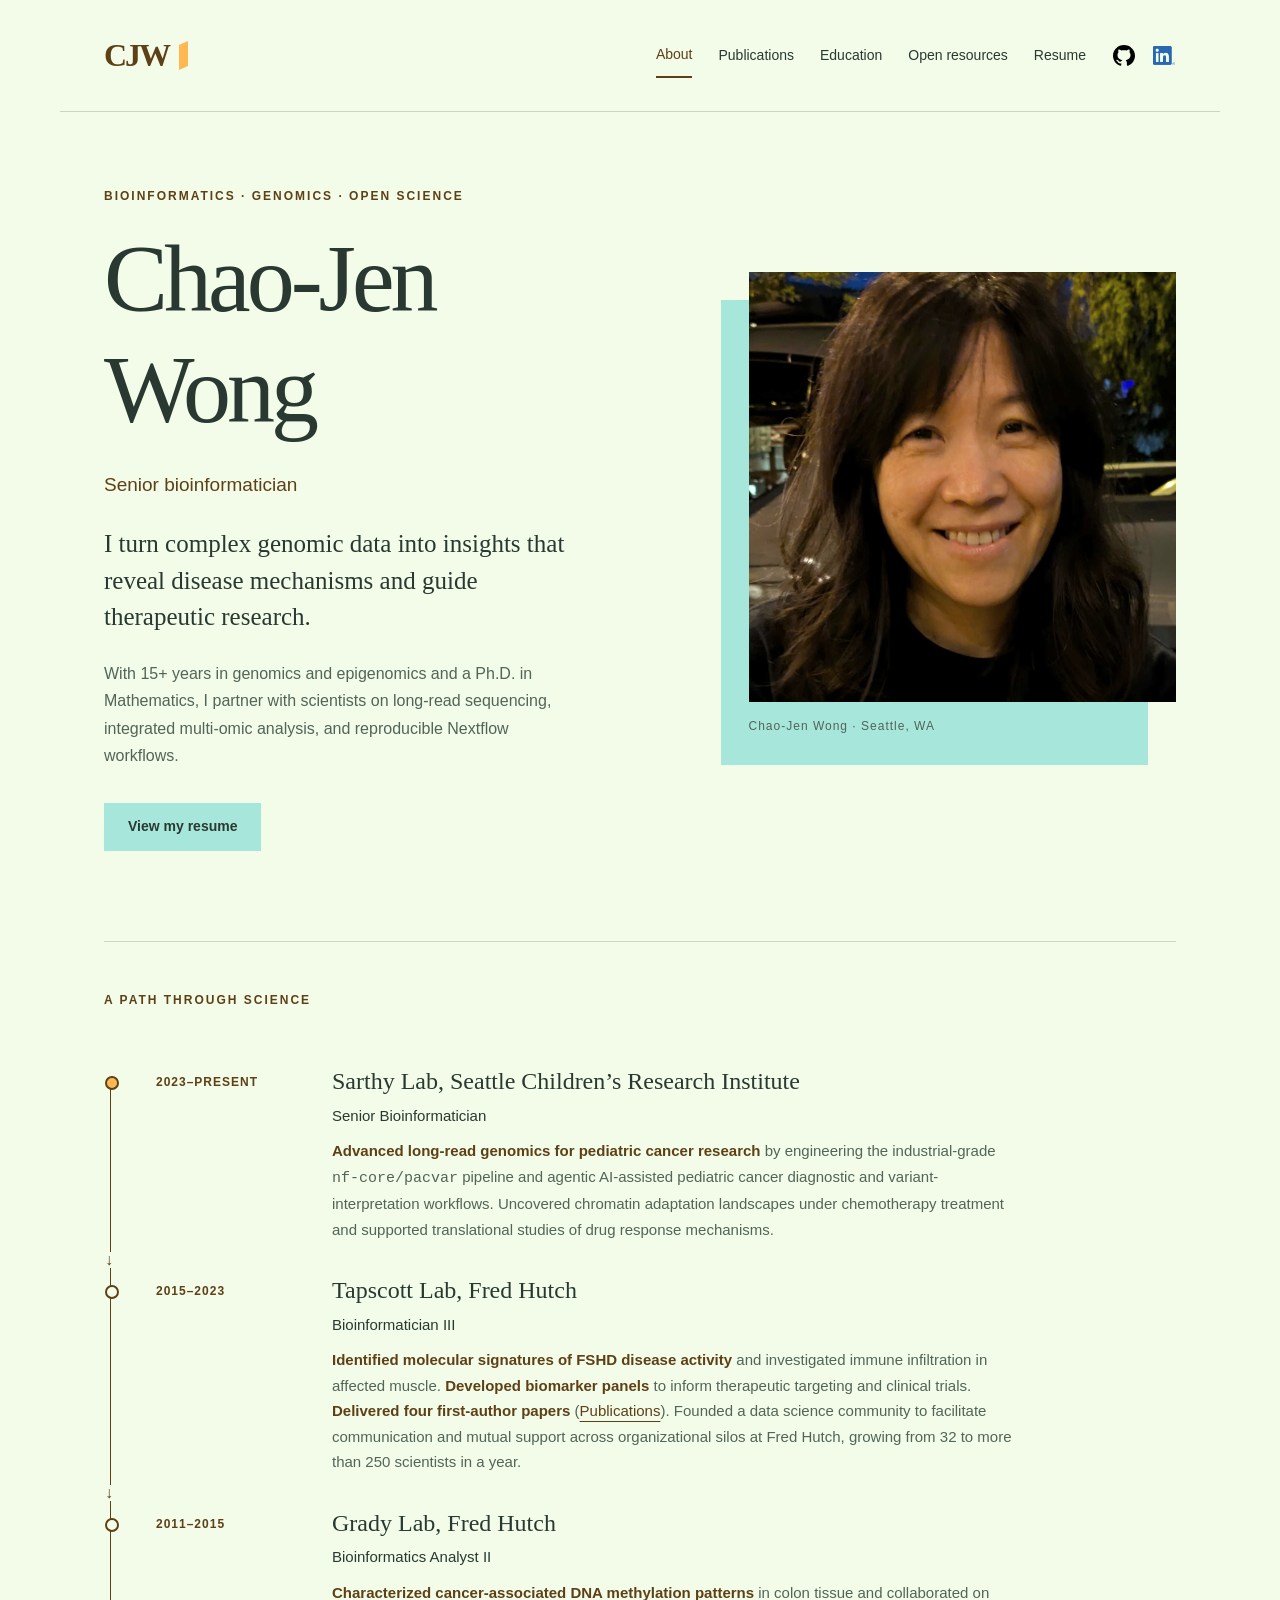
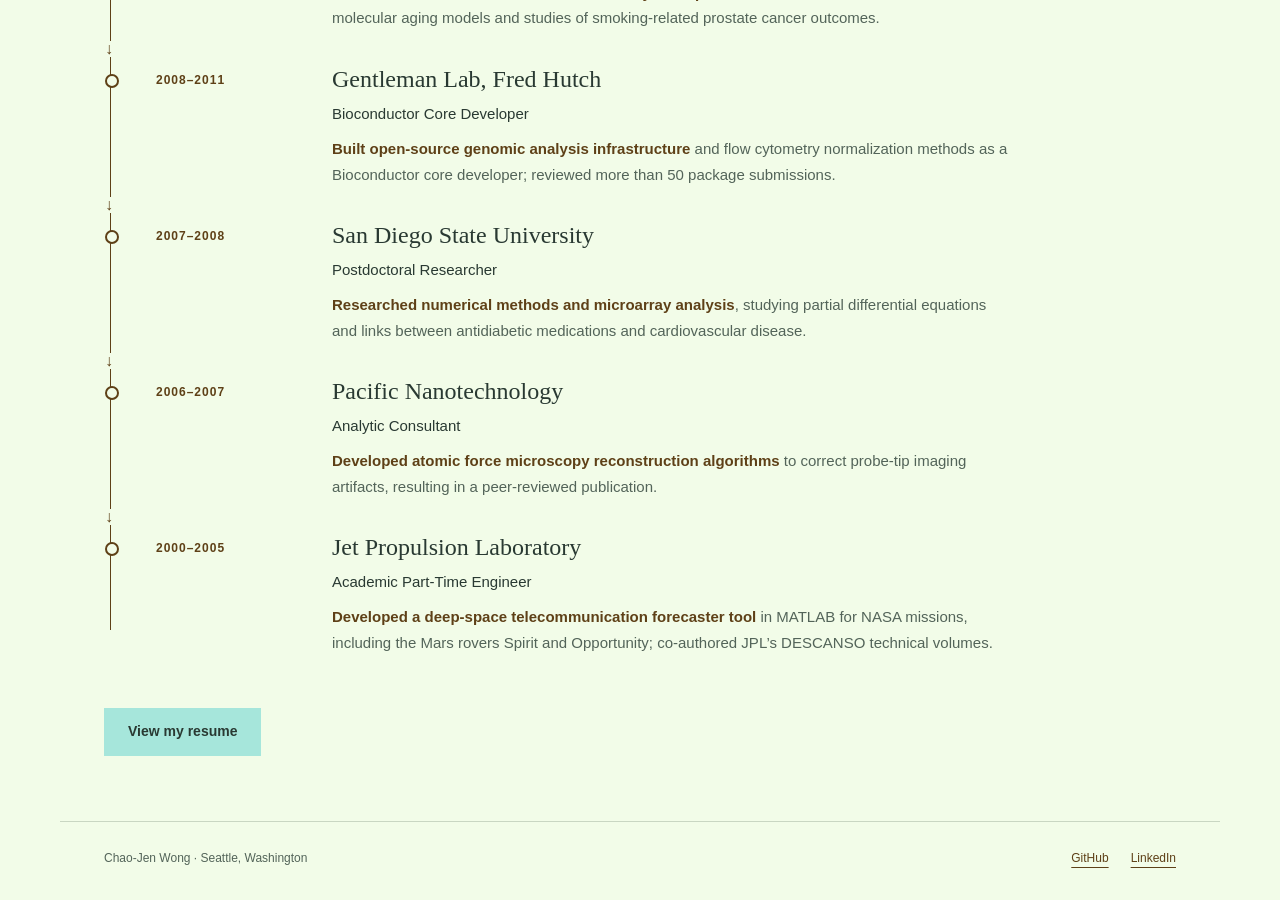
==== index.html @ 61865a01 "update description" ====
<!doctype html>
<html lang="en">
  <head>
    <meta charset="utf-8" />
    <meta name="viewport" content="width=device-width, initial-scale=1" />
    <title>About | Chao-Jen Wong</title>
    <meta
      name="description"
      content="Chao-Jen Wong — senior bioinformatician. Genomics, epigenomics, scientific software, and open-source workflows."
    />
    <link rel="stylesheet" href="assets/site.css" />
    <link rel="icon" href="assets/favicon.svg" type="image/svg+xml" />
  </head>
  <body class="home">
    <a class="skip" href="#main">Skip to content</a>
    <header class="site-header">
      <a class="monogram" href="index.html" aria-label="CJW — home"
        >CJW<span></span
      ></a>
      <nav aria-label="Main navigation">
        <a href="index.html" aria-current="page">About</a>
        <a href="publications.html">Publications</a>
        <a href="education.html">Education</a>
        <a href="open-resources.html">Open resources</a>
        <a href="cjw-resume-bioinfo-2026.html" target="_blank" rel="noopener noreferrer">Resume</a>
        <span class="nav-socials">
          <a class="social-link" href="https://github.com/chaochaowong" target="_blank" rel="noopener noreferrer" aria-label="GitHub profile" title="GitHub">
            <img src="assets/github.svg" width="22" height="22" alt="" />
          </a>
          <a class="social-link" href="https://www.linkedin.com/in/chao-jen-wong/" target="_blank" rel="noopener noreferrer" aria-label="LinkedIn profile" title="LinkedIn">
            <img src="assets/linkedin.png" width="22" height="22" alt="" />
          </a>
        </span>
      </nav>
    </header>
    <main id="main">
      <section class="hero">
        <div class="hero-copy">
          <p class="eyebrow">BIOINFORMATICS · GENOMICS · OPEN SCIENCE</p>
          <h1>Chao-Jen<br />Wong<span class="period"></span></h1>
          <p class="role">Senior bioinformatician</p>
          <p class="intro">
            I turn complex genomic data into insights that reveal disease
            mechanisms and guide therapeutic research.
          </p>
          <p>
            With 15+ years in genomics and epigenomics and a Ph.D. in
            Mathematics, I partner with scientists on long-read sequencing,
            integrated multi-omic analysis, and reproducible Nextflow workflows.
          </p>
          <a class="button" href="cjw-resume-bioinfo-2026.html"
             target="_blank" rel="noopener noreferrer">View my resume</a
          >
        </div>
        <figure class="portrait">
          <img
            src="assets/cjwong.jpg"
            alt="Chao-Jen Wong"
            width="600"
            height="750"
          />
          <figcaption>Chao-Jen Wong · Seattle, WA</figcaption>
        </figure>
      </section>
      <section class="career">
        <div class="section-heading">
          <div>
            <p class="eyebrow">A PATH THROUGH SCIENCE</p>
          </div>
        </div>
        <ol
          class="timeline"
          aria-label="Career flowchart, most recent position first"
        >
          <li class="current">
            <span class="date">2023–PRESENT</span>
            <h3>Sarthy Lab, Seattle Children’s Research Institute</h3>
            <p>Senior Bioinformatician</p>
            <span class="detail"
              ><strong
                >Advanced long-read genomics for pediatric cancer
                research</strong
              >
              by engineering the industrial-grade <code>nf-core/pacvar</code>
              pipeline and agentic AI-assisted pediatric cancer diagnostic and
              variant-interpretation workflows. Uncovered chromatin adaptation
              landscapes under
              chemotherapy treatment and supported translational studies of drug
              response mechanisms.</span
            >
          </li>
          <li>
            <span class="date">2015–2023</span>
            <h3>Tapscott Lab, Fred Hutch</h3>
            <p>Bioinformatician III</p>
            <span class="detail"
              ><strong
                >Identified molecular signatures of FSHD disease
                activity</strong
              >
              and investigated immune infiltration in affected muscle.
              <strong>Developed biomarker panels</strong> to inform therapeutic
              targeting and clinical trials.
              <strong>Delivered four first-author papers</strong>
              (<a href="publications.html">Publications</a>). Founded a data science community to facilitate communication and
              mutual support across organizational silos at Fred Hutch, growing
              from 32 to more than 250 scientists in a year.</span
            >
          </li>
          <li>
            <span class="date">2011–2015</span>
            <h3>Grady Lab, Fred Hutch</h3>
            <p>Bioinformatics Analyst II</p>
            <span class="detail"
              ><strong
                >Characterized cancer-associated DNA methylation
                patterns</strong
              >
              in colon tissue and collaborated on molecular aging models and
              studies of smoking-related prostate cancer outcomes.</span
            >
          </li>
          <li>
            <span class="date">2008–2011</span>
            <h3>Gentleman Lab, Fred Hutch</h3>
            <p>Bioconductor Core Developer</p>
            <span class="detail"
              ><strong
                >Built open-source genomic analysis infrastructure</strong
              >
              and flow cytometry normalization methods as a Bioconductor core
              developer; reviewed more than 50 package submissions.</span
            >
          </li>
          <li>
            <span class="date">2007–2008</span>
            <h3>San Diego State University</h3>
            <p>Postdoctoral Researcher</p>
            <span class="detail"
              ><strong
                >Researched numerical methods and microarray analysis</strong
              >, studying partial differential equations and links between
              antidiabetic medications and cardiovascular disease.</span
            >
          </li>
          <li>
            <span class="date">2006–2007</span>
            <h3>Pacific Nanotechnology</h3>
            <p>Analytic Consultant</p>
            <span class="detail"
              ><strong
                >Developed atomic force microscopy reconstruction
                algorithms</strong
              >
              to correct probe-tip imaging artifacts, resulting in a
              peer-reviewed publication.</span
            >
          </li>
          <li>
            <span class="date">2000–2005</span>
            <h3>Jet Propulsion Laboratory</h3>
            <p>Academic Part-Time Engineer</p>
            <span class="detail"
              ><strong>Developed a deep-space telecommunication forecaster tool</strong> in MATLAB
              for NASA missions, including the Mars rovers Spirit and
              Opportunity; co-authored JPL’s DESCANSO technical volumes.</span
            >
          </li>
        </ol>
        <div class="career-links">
          <a class="button" href="cjw-resume-bioinfo-2026.html" target="_blank" rel="noopener noreferrer">View my resume</a>
        </div>
      </section>
    </main>
    <footer>
      <span>Chao-Jen Wong · Seattle, Washington</span>
      <div>
        <a href="https://github.com/chaochaowong" target="_blank" rel="noopener noreferrer">GitHub</a
        ><a href="https://www.linkedin.com/in/chao-jen-wong/" target="_blank" rel="noopener noreferrer">LinkedIn</a>
      </div>
    </footer>
  </body>
</html>
---- assets/site.css ----
/* Screen approximations of the supplied CMYK palette; pale king’s blue assumes K=0. */
:root {
  --umber: #5e4017;
  --blue: #a6e6db;
  --pale: #f2fce8;
  --yellow: #ffb852;
  --ink: #293932;
  --muted: #536459;
  --line: #c9d6c2;
  --paper: #fcfdf8;
  --serif: Georgia, "Times New Roman", serif;
}
* {
  box-sizing: border-box;
}
html {
  scroll-behavior: smooth;
}
body {
  margin: 0;
  background: var(--pale);
  color: var(--ink);
  font:
    16px/1.7 -apple-system,
    BlinkMacSystemFont,
    "Segoe UI",
    sans-serif;
}
a {
  color: var(--umber);
  text-underline-offset: 5px;
}
a:hover {
  text-decoration-thickness: 2px;
}
a:focus-visible {
  outline: 3px solid var(--umber);
  outline-offset: 5px;
}
.site-header,
main,
footer {
  max-width: 1160px;
  margin: auto;
  padding-left: 44px;
  padding-right: 44px;
}
.site-header {
  min-height: 112px;
  display: flex;
  align-items: center;
  justify-content: space-between;
  gap: 32px;
  border-bottom: 1px solid var(--line);
}
.monogram {
  font: 700 32px var(--serif);
  letter-spacing: -2px;
  text-decoration: none;
  display: flex;
  align-items: center;
  gap: 10px;
}
.monogram span {
  width: 9px;
  height: 25px;
  background: var(--yellow);
  transform: skewY(-25deg);
}
nav {
  display: flex;
  align-items: center;
  flex-wrap: wrap;
  gap: 26px;
}
nav a {
  font-size: 14px;
  text-decoration: none;
  padding: 10px 0;
  color: var(--ink);
}
.nav-socials {
  display: inline-flex;
  align-items: center;
  gap: 16px;
}
nav .social-link {
  display: inline-flex;
  align-items: center;
  justify-content: center;
  min-width: 24px;
  min-height: 44px;
}
.social-link img {
  display: block;
  width: 22px;
  height: 22px;
  object-fit: contain;
}
nav a[aria-current] {
  border-bottom: 2px solid var(--umber);
  color: var(--umber);
}
.skip {
  position: absolute;
  left: 10px;
  top: -100px;
  background: white;
  padding: 10px;
  z-index: 10;
}
.skip:focus {
  top: 10px;
}
.hero {
  display: grid;
  grid-template-columns: 1.2fr 1fr;
  gap: 70px;
  align-items: center;
  padding: 74px 0 90px;
}
.eyebrow {
  font-size: 12px;
  font-weight: 700;
  letter-spacing: 2px;
  color: var(--umber);
  margin: 0 0 18px;
}
h1,
h2,
h3 {
  font-family: var(--serif);
  font-weight: 400;
  line-height: 1.15;
}
h1 {
  font-size: clamp(52px, 7.8vw, 92px);
  letter-spacing: -4px;
  margin: 0 0 24px;
}
.period {
  color: var(--umber);
}
.role {
  font-size: 19px;
  color: var(--umber);
  margin: 0 0 24px;
}
.intro {
  font: 25px/1.45 var(--serif);
  max-width: 490px;
}
.hero-copy > p:not(.eyebrow):not(.role):not(.intro) {
  max-width: 470px;
  color: var(--muted);
}
.button {
  display: inline-block;
  margin-top: 18px;
  background: var(--umber);
  color: var(--pale);
  padding: 12px 24px;
  text-decoration: none;
  font-size: 14px;
}
.button:hover {
  background: #493110;
}
.portrait {
  position: relative;
  margin: 0;
  padding: 0 0 28px 28px;
}
.portrait:before {
  content: "";
  position: absolute;
  inset: 28px 28px 0 0;
  background: var(--blue);
  z-index: -1;
}
.portrait img {
  display: block;
  width: 100%;
  height: 430px;
  object-fit: cover;
  object-position: center 35%;
  filter: saturate(0.85);
}
.portrait figcaption {
  font-size: 12px;
  margin: 14px 0 0;
  color: var(--muted);
  letter-spacing: 1px;
}
.section-heading {
  display: flex;
  justify-content: space-between;
  align-items: end;
  gap: 24px;
  margin-bottom: 40px;
}
.section-heading h2 {
  font-size: 39px;
  margin: 0;
}
.section-heading > p {
  font-size: 14px;
  color: var(--muted);
}
.career {
  border-top: 1px solid var(--line);
  padding: 48px 0 65px;
}
.timeline {
  padding: 0 0 0 28px;
  margin: 0;
  list-style: none;
  position: relative;
}
.timeline:before {
  content: "";
  position: absolute;
  left: 6px;
  top: 12px;
  bottom: 60px;
  width: 1px;
  background: var(--umber);
}
.timeline li {
  position: relative;
  display: grid;
  grid-template-columns: 150px 1fr;
  column-gap: 26px;
  padding: 0 0 35px 24px;
}
.timeline li:before {
  content: "";
  position: absolute;
  left: -27px;
  top: 8px;
  width: 10px;
  height: 10px;
  border: 2px solid var(--umber);
  border-radius: 50%;
  background: var(--pale);
}
.timeline li:after {
  content: "↓";
  position: absolute;
  left: -27px;
  bottom: 9px;
  color: var(--umber);
  font-size: 16px;
  background: var(--pale);
  line-height: 1;
}
.timeline li:last-child:after {
  display: none;
}
.date {
  font-size: 12px;
  letter-spacing: 1px;
  font-weight: 700;
  color: var(--umber);
}
.timeline .date {
  grid-row: 1/4;
  padding-top: 4px;
}
.timeline h3 {
  font-size: 24px;
  margin: 0 0 7px;
}
.timeline p {
  margin: 0;
  font-size: 15px;
}
.timeline .detail {
  font-size: 15px;
  color: var(--muted);
  margin-top: 10px;
  max-width: 680px;
}
.timeline .detail strong {
  color: var(--umber);
  font-weight: 600;
}
.timeline .current:before {
  background: var(--yellow);
}
.page-intro {
  padding: 64px 0 48px;
  max-width: 800px;
}
.page-intro h1 {
  font-size: clamp(46px, 6vw, 72px);
  letter-spacing: -3px;
}
.lede {
  font: 23px/1.5 var(--serif);
  color: var(--muted);
}
.degree {
  display: grid;
  grid-template-columns: 160px 1fr;
  gap: 28px;
  border-top: 1px solid var(--line);
  padding: 38px 0;
}
.degree h2 {
  font-size: 32px;
  margin: 0 0 14px;
}
.degree p {
  margin: 0;
}
.institution {
  font-weight: 600;
}
dl {
  display: grid;
  grid-template-columns: 145px 1fr;
  gap: 12px;
  margin: 28px 0 0;
}
dt {
  font-size: 14px;
  font-weight: 600;
}
dd {
  margin: 0;
  color: var(--muted);
}
.education-list {
  padding-bottom: 70px;
}
.bioc-note {
  background: var(--blue);
  display: grid;
  grid-template-columns: 150px 1fr;
  gap: 26px;
  padding: 30px;
  margin-bottom: 40px;
}
.bioc-note h2 {
  font-size: 28px;
  margin: 0;
}
.bioc-note p {
  margin-bottom: 0;
}
.resources {
  display: grid;
  grid-template-columns: 1fr 1fr;
  gap: 0 44px;
  padding-bottom: 70px;
}
.resource {
  border-top: 1px solid var(--line);
  padding: 32px 0;
  display: flex;
  gap: 22px;
}
.resource-number {
  font: 16px var(--serif);
  color: var(--umber);
  padding-top: 3px;
}
.resource h2 {
  font-size: 32px;
  margin: 0;
}
.resource .eyebrow {
  margin-bottom: 10px;
}
.resource p:not(.eyebrow) {
  color: var(--muted);
}
.resource a {
  font-size: 14px;
}
.publication-note {
  max-width: 800px;
  color: var(--muted);
  font-size: 14px;
}
.pub-year {
  font-size: 30px;
  margin: 40px 0 20px;
}
.publications {
  list-style: none;
  padding: 0;
}
.publication {
  border-top: 1px solid var(--line);
  padding: 24px 0;
}
.publication.first-author {
  border-left: 4px solid var(--umber);
  padding-left: 22px;
  background: linear-gradient(90deg, #ffb85220, transparent);
}
.publication h3 {
  font: 22px/1.4 var(--serif);
  margin: 8px 0 12px;
}
.publication h3 a {
  color: var(--ink);
  text-decoration: none;
}
.publication h3 a:hover {
  text-decoration: underline;
}
.authors {
  font-size: 14px;
  color: var(--muted);
  margin: 0 0 8px;
}
.journal {
  font-size: 14px;
  margin: 0;
}
.badge {
  display: inline-block;
  background: var(--yellow);
  color: #493110;
  padding: 2px 10px;
  font-size: 12px;
  font-weight: 700;
  letter-spacing: 0.5px;
}
.pub-meta {
  display: flex;
  flex-wrap: wrap;
  gap: 18px;
  margin-top: 10px;
  font-size: 13px;
}
.publications-section {
  padding-bottom: 40px;
}
footer {
  display: flex;
  flex-wrap: wrap;
  justify-content: space-between;
  gap: 20px;
  border-top: 1px solid var(--line);
  padding-top: 26px;
  padding-bottom: 32px;
  font-size: 12px;
  color: var(--muted);
}
footer div {
  display: flex;
  gap: 22px;
}
@media (min-width: 1100px) {
  .hero h1 {
    font-size: 96px;
  }
}
@media (max-width: 760px) {
  .site-header,
  main,
  footer {
    padding-left: 24px;
    padding-right: 24px;
  }
  .site-header {
    padding-top: 22px;
    padding-bottom: 16px;
    align-items: start;
    flex-direction: column;
    gap: 8px;
  }
  nav {
    gap: 18px;
  }
  nav a {
    font-size: 13px;
  }
  .hero {
    grid-template-columns: 1fr;
    gap: 40px;
    padding-top: 40px;
    padding-bottom: 55px;
  }
  .hero h1 {
    font-size: 68px;
  }
  .portrait {
    max-width: 420px;
    width: 100%;
    justify-self: center;
  }
  .portrait img {
    height: 360px;
  }
  .section-heading {
    display: block;
  }
  .section-heading h2 {
    font-size: 32px;
  }
  .timeline li {
    grid-template-columns: 1fr;
    padding-left: 12px;
  }
  .timeline .date {
    grid-row: auto;
    margin-bottom: 8px;
  }
  .timeline h3 {
    font-size: 22px;
  }
  .degree,
  .bioc-note {
    grid-template-columns: 1fr;
    gap: 14px;
  }
  .degree h2 {
    font-size: 27px;
  }
  dl {
    grid-template-columns: 1fr;
    gap: 6px;
  }
  dd {
    margin-bottom: 12px;
  }
  .resources {
    grid-template-columns: 1fr;
  }
  .page-intro {
    padding-top: 42px;
  }
  .page-intro h1 {
    letter-spacing: -2px;
    overflow-wrap: anywhere;
  }
  .publication h3 {
    font-size: 20px;
  }
}
@media (prefers-reduced-motion: reduce) {
  html {
    scroll-behavior: auto;
  }
}

.career-links {
  display: flex;
  flex-wrap: wrap;
  gap: 12px;
  margin-top: 18px;
}
.career-links .button {
  margin-top: 0;
}

.home .button {
  background: var(--blue);
  color: var(--ink);
  font-weight: 700;
}
.home .button:hover {
  background: #92d4c9;
}
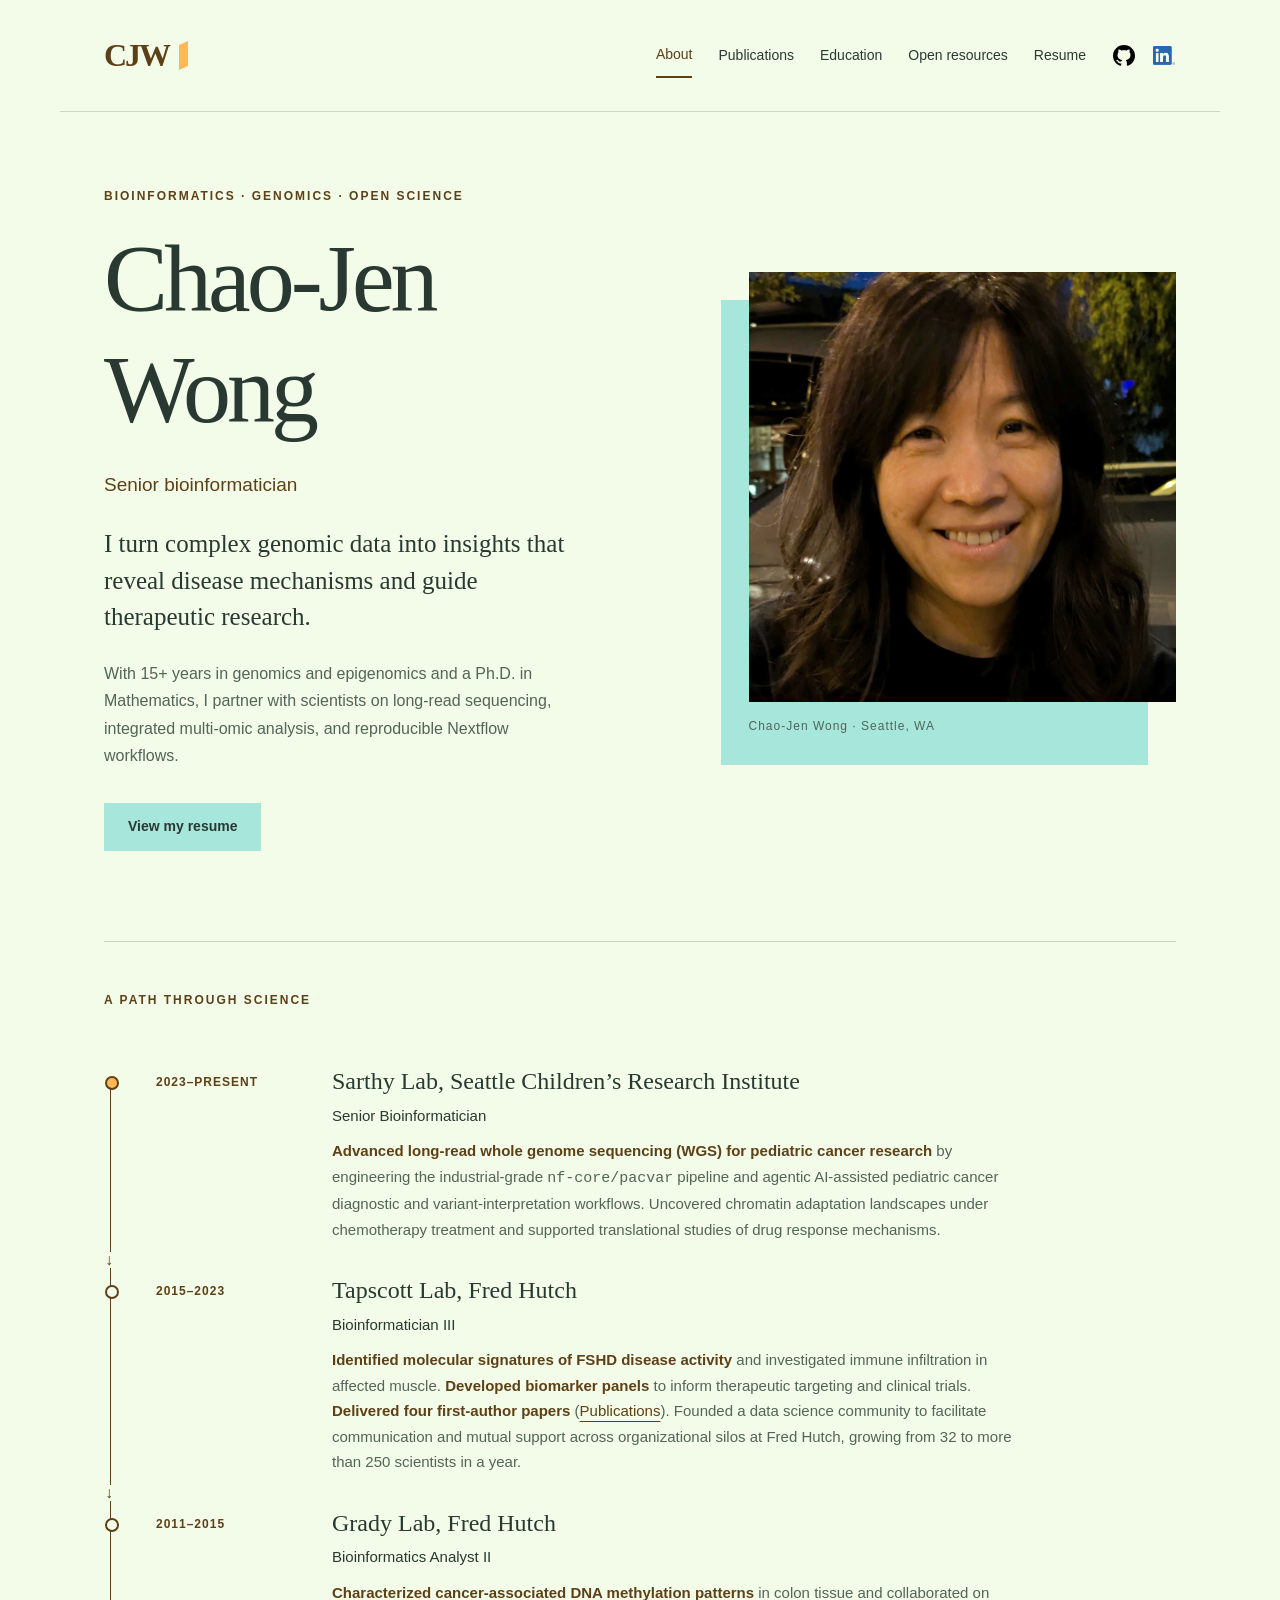
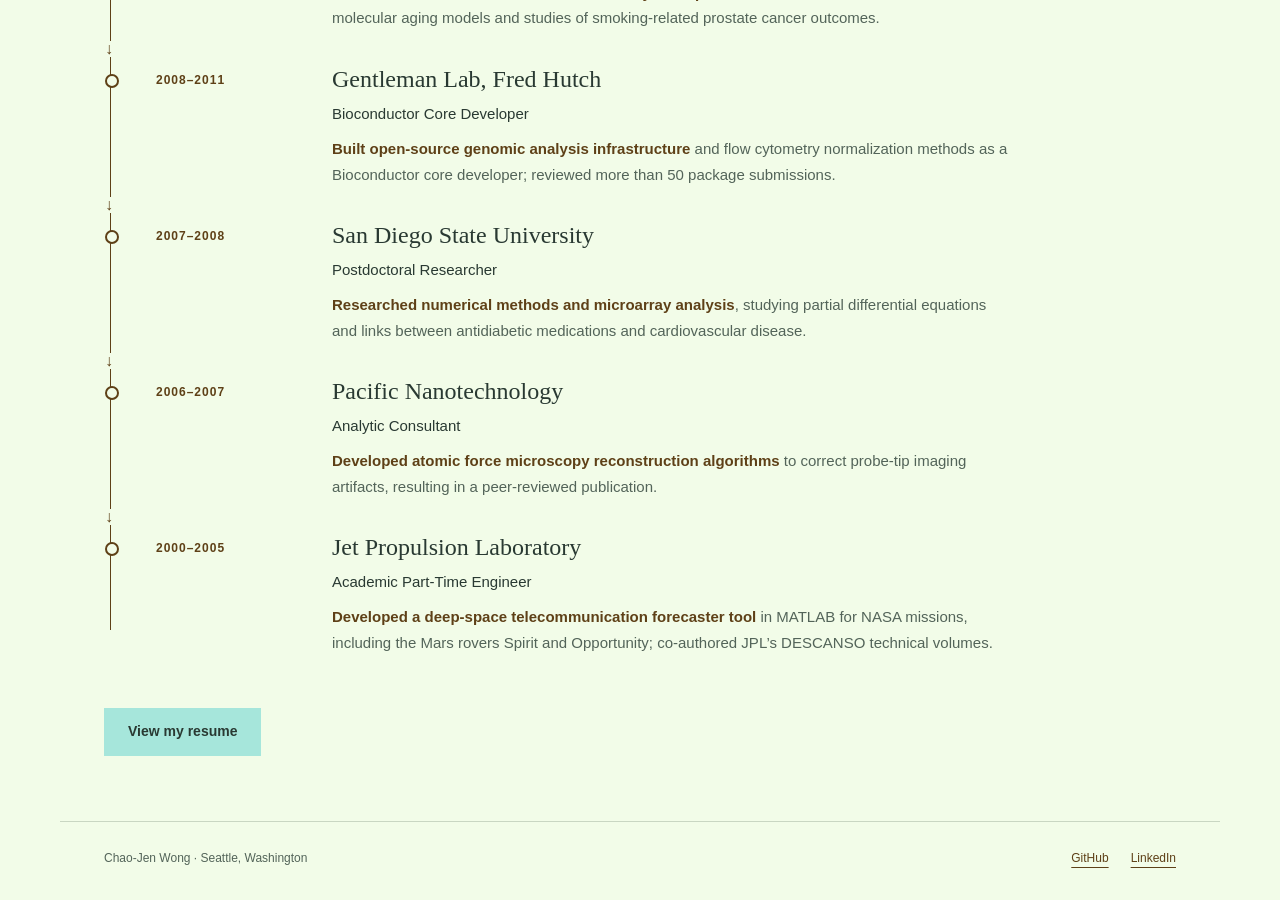
==== commit ade3edd1: "improve index.html" ====
--- a/index.html
+++ b/index.html
@@ -78,7 +78,7 @@
             <p>Senior Bioinformatician</p>
             <span class="detail"
               ><strong
-                >Advanced long-read genomics for pediatric cancer
+                >Advanced long-read whole genome sequencing (WGS) for pediatric cancer
                 research</strong
               >
               by engineering the industrial-grade <code>nf-core/pacvar</code>
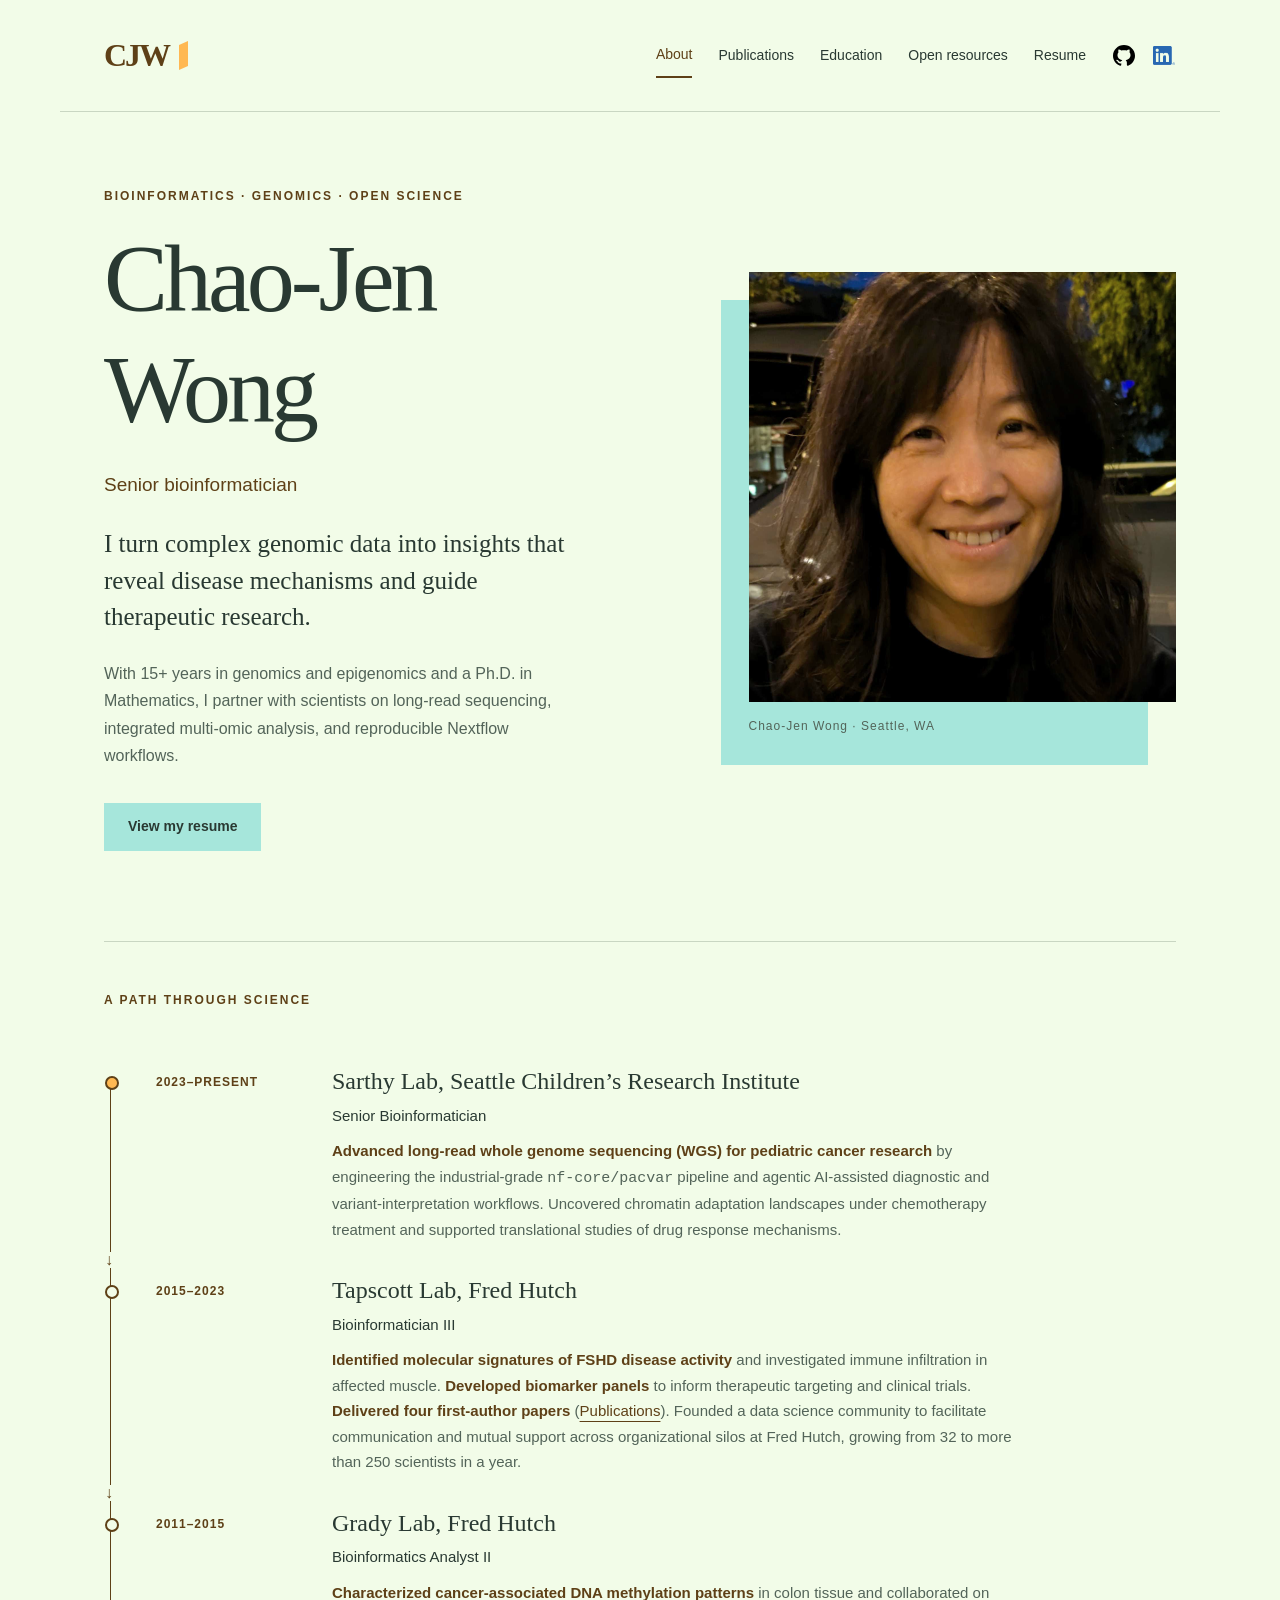
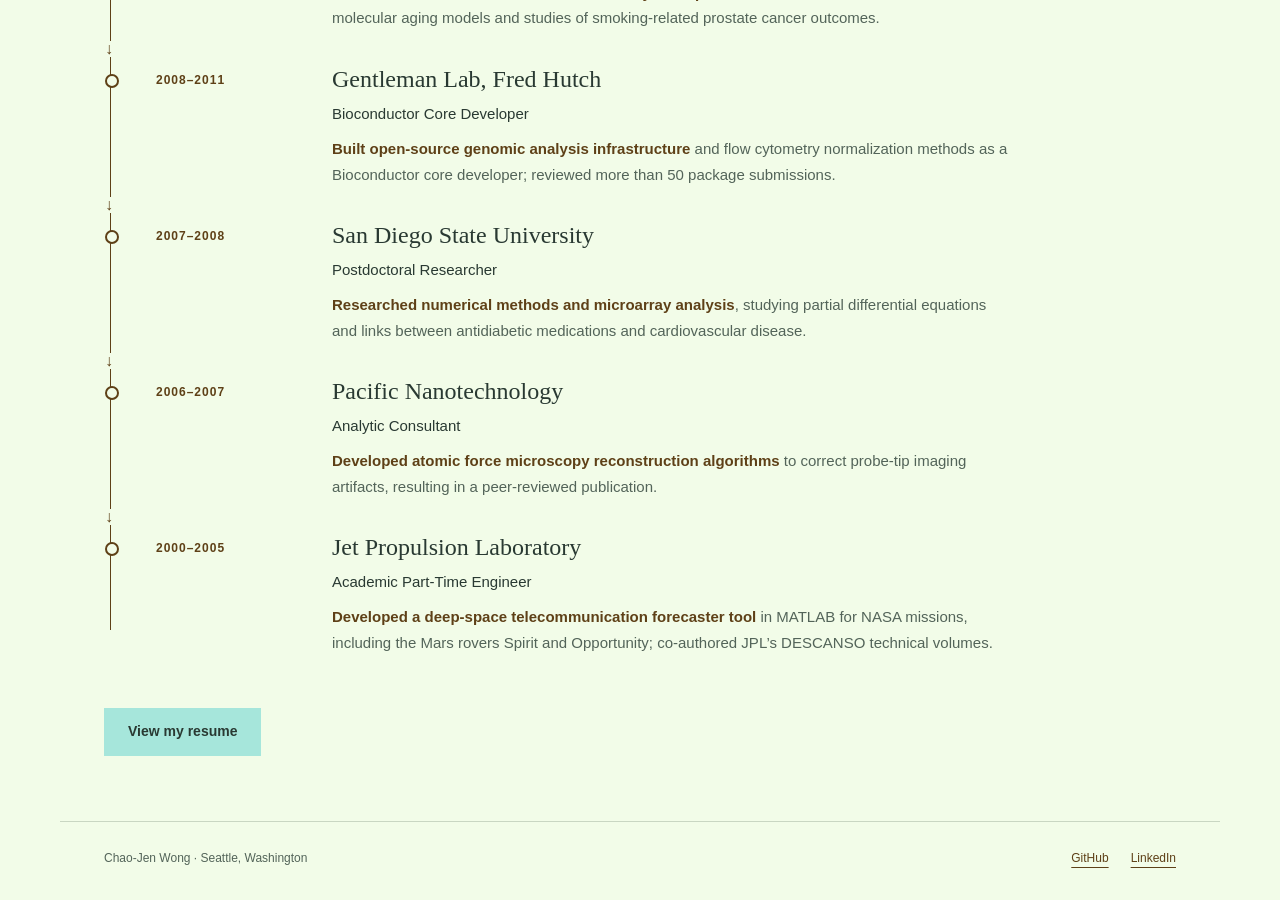
==== commit 8815e13c: "update" ====
--- a/index.html
+++ b/index.html
@@ -82,7 +82,7 @@
                 research</strong
               >
               by engineering the industrial-grade <code>nf-core/pacvar</code>
-              pipeline and agentic AI-assisted pediatric cancer diagnostic and
+              pipeline and agentic AI-assisted diagnostic and
               variant-interpretation workflows. Uncovered chromatin adaptation
               landscapes under
               chemotherapy treatment and supported translational studies of drug
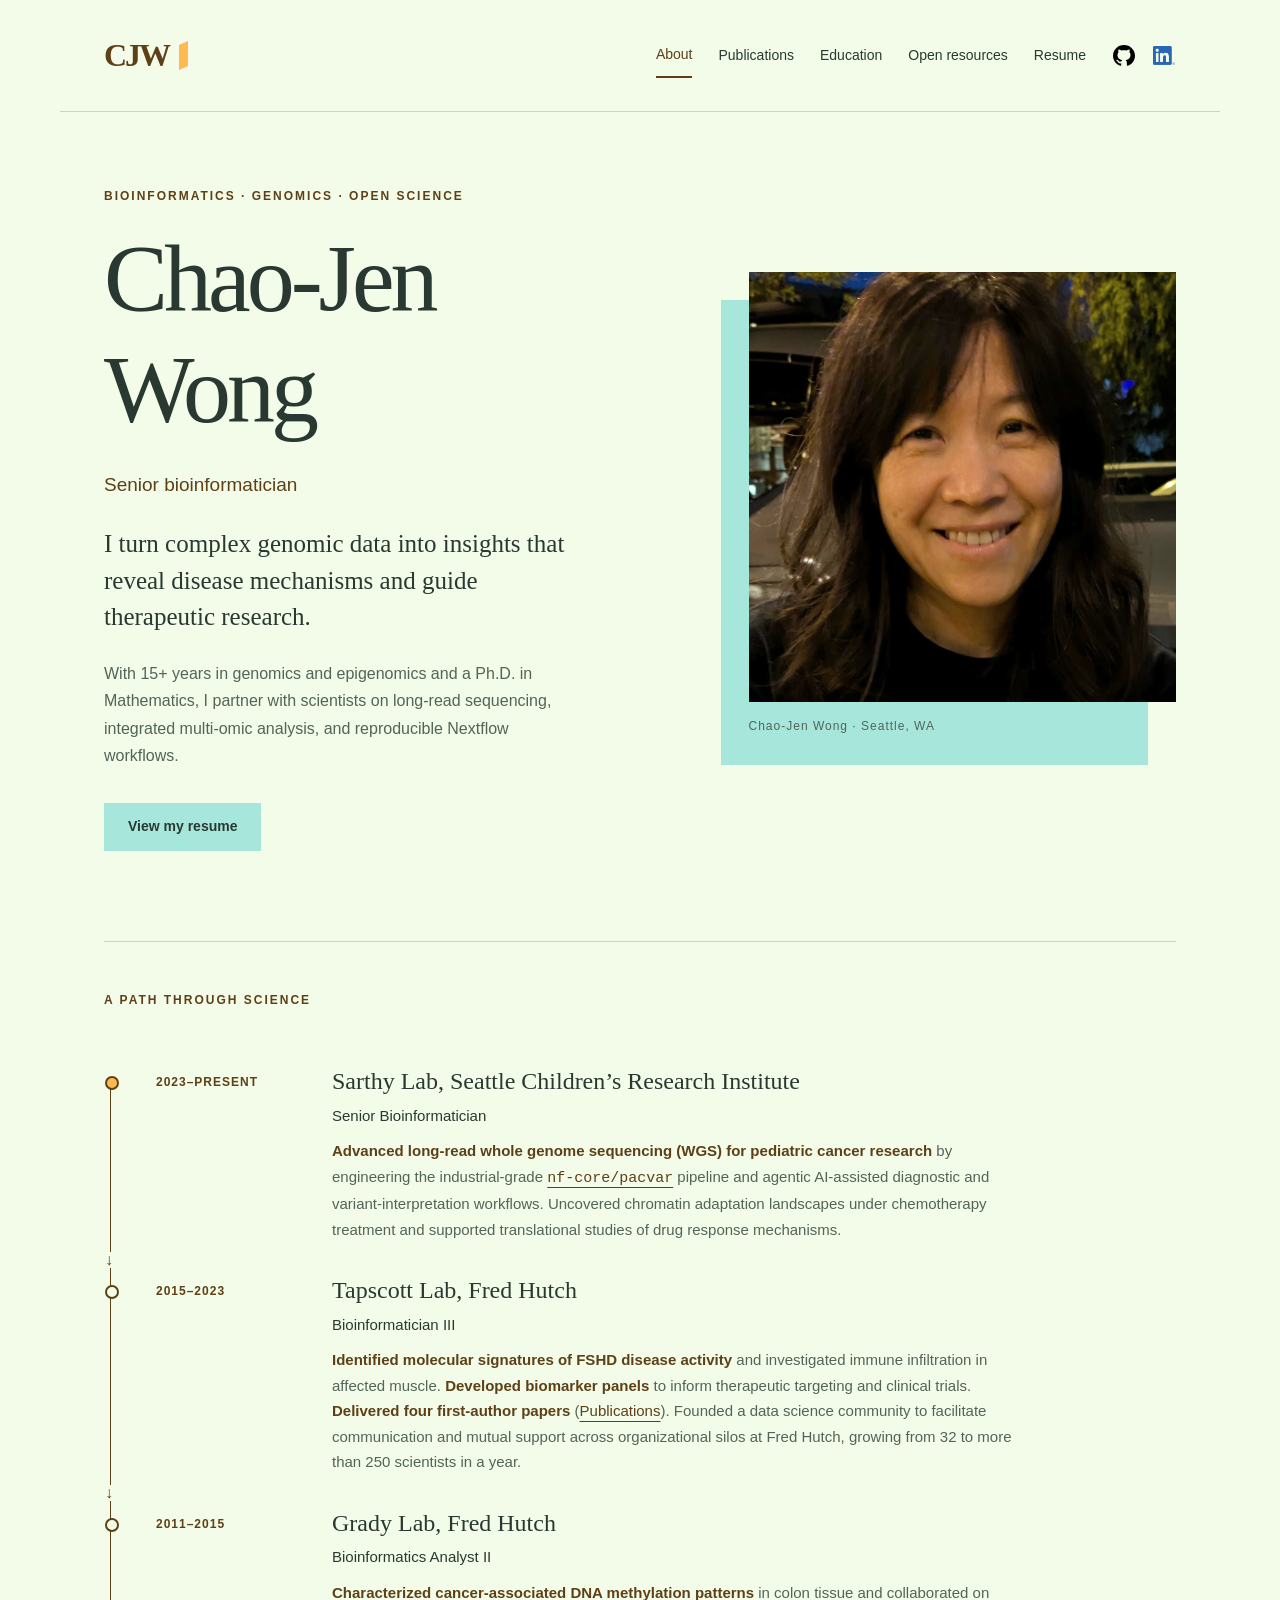
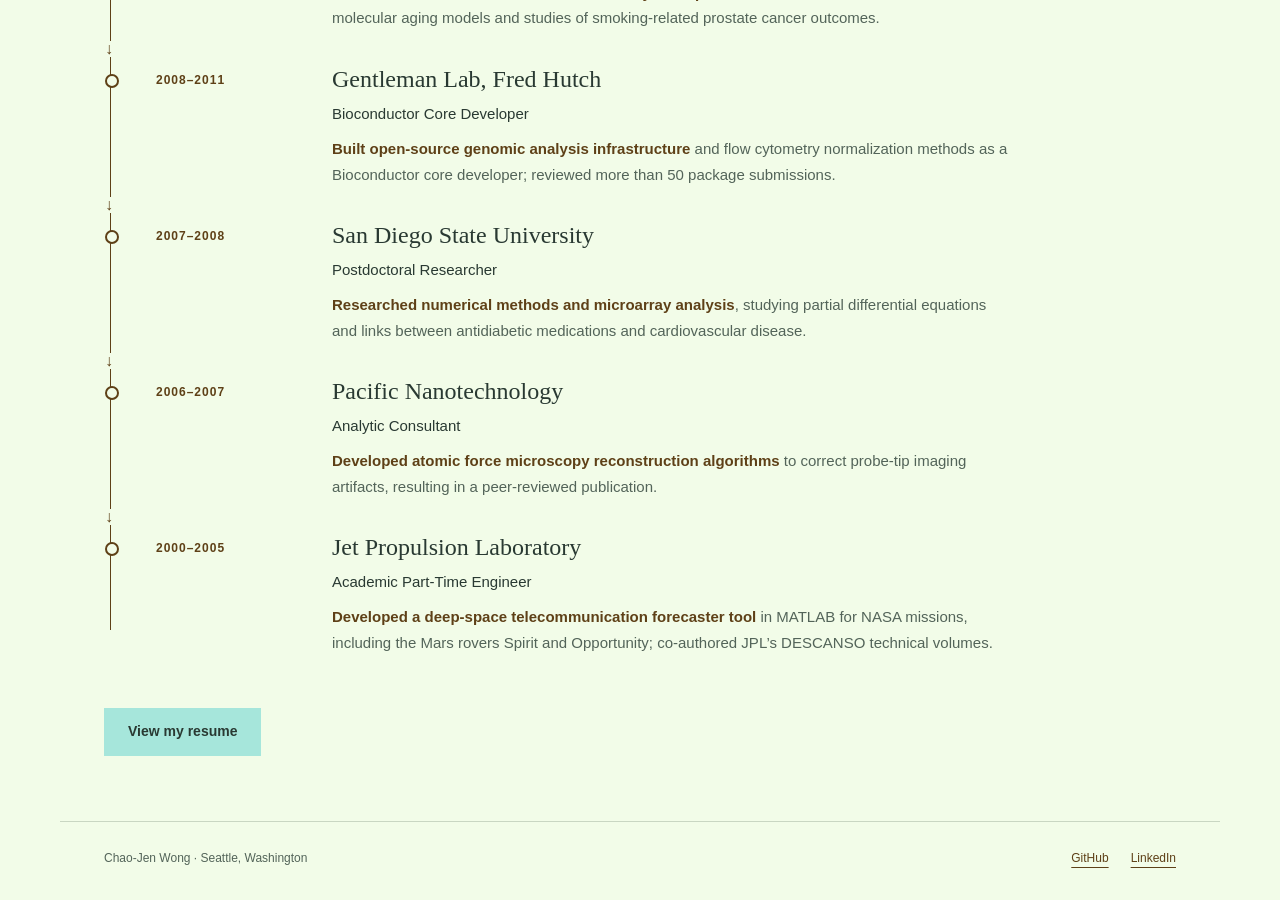
==== commit 8081c2f5: "add link to nf-core/pacvar" ====
--- a/index.html
+++ b/index.html
@@ -81,7 +81,7 @@
                 >Advanced long-read whole genome sequencing (WGS) for pediatric cancer
                 research</strong
               >
-              by engineering the industrial-grade <code>nf-core/pacvar</code>
+              by engineering the industrial-grade <a href="https://nf-co.re/pacvar/dev/" target="_blank" rel="noopener noreferrer"><code>nf-core/pacvar</code></a>
               pipeline and agentic AI-assisted diagnostic and
               variant-interpretation workflows. Uncovered chromatin adaptation
               landscapes under
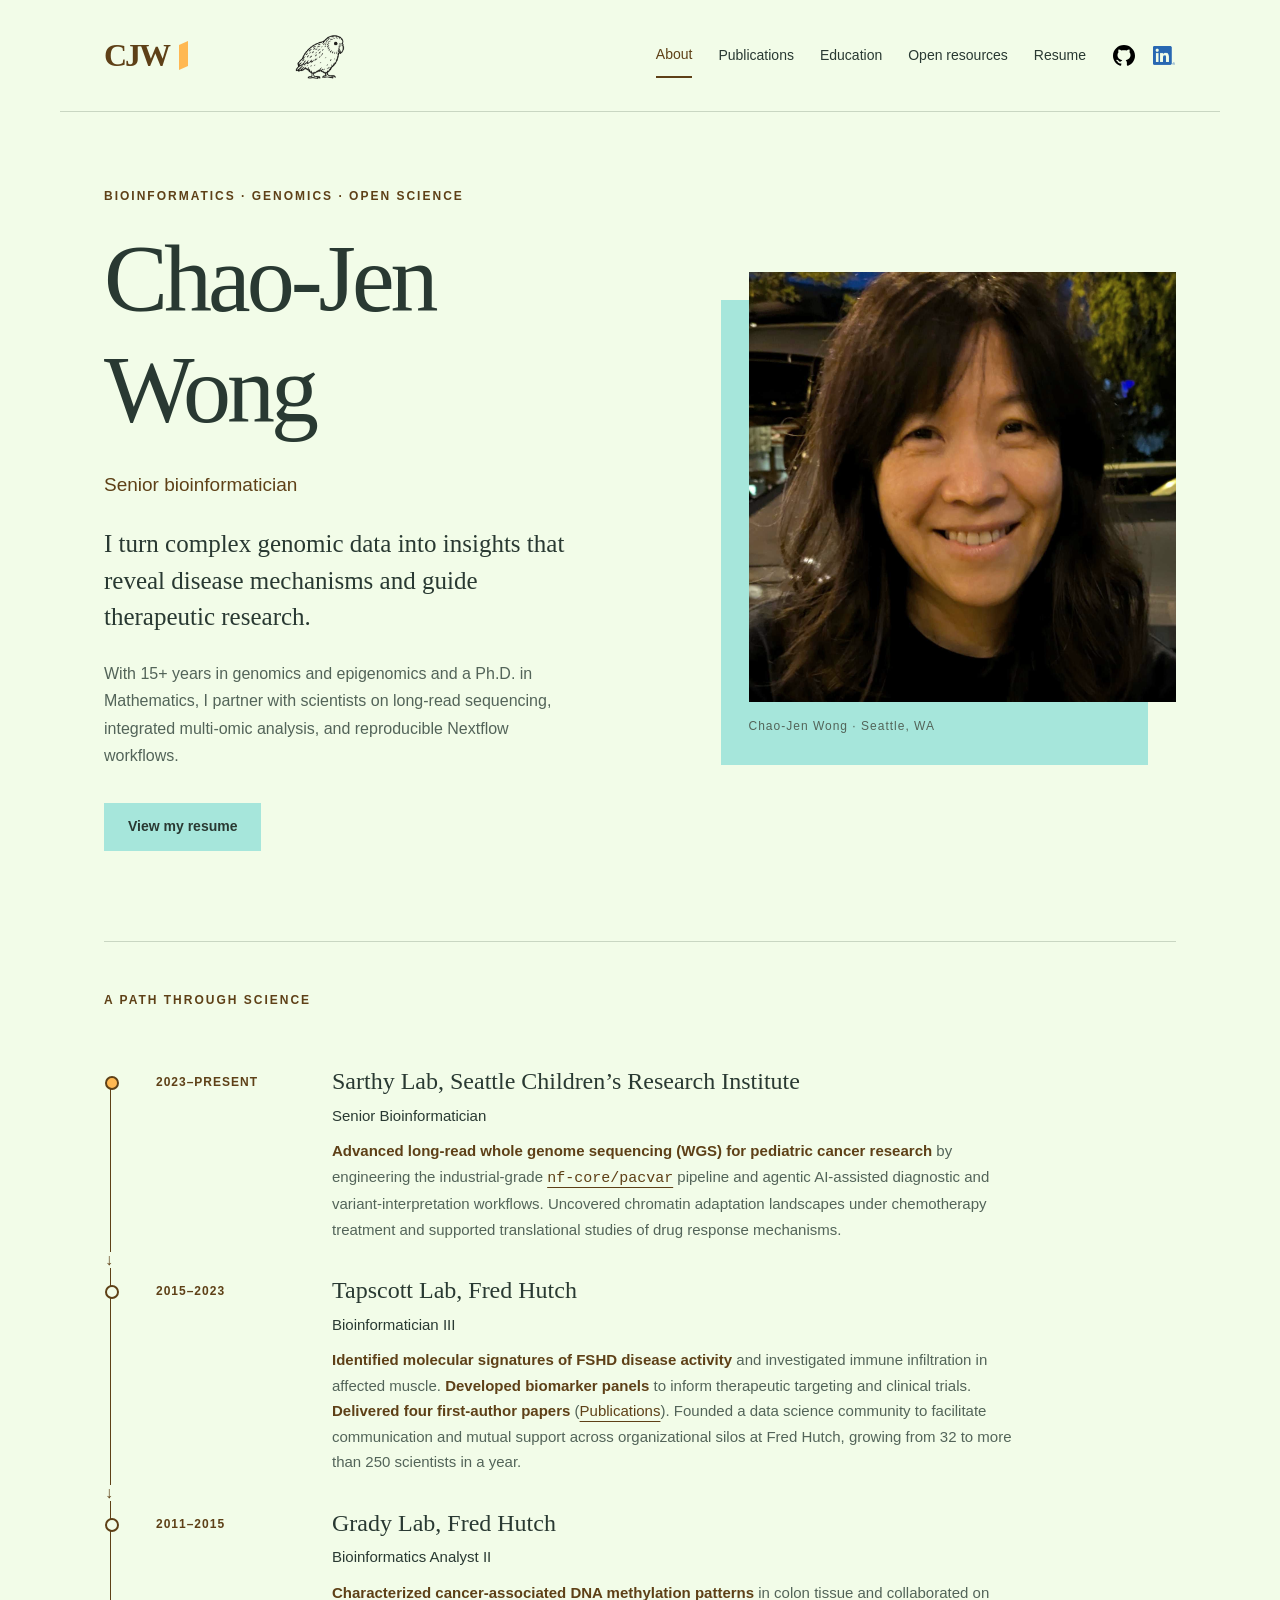
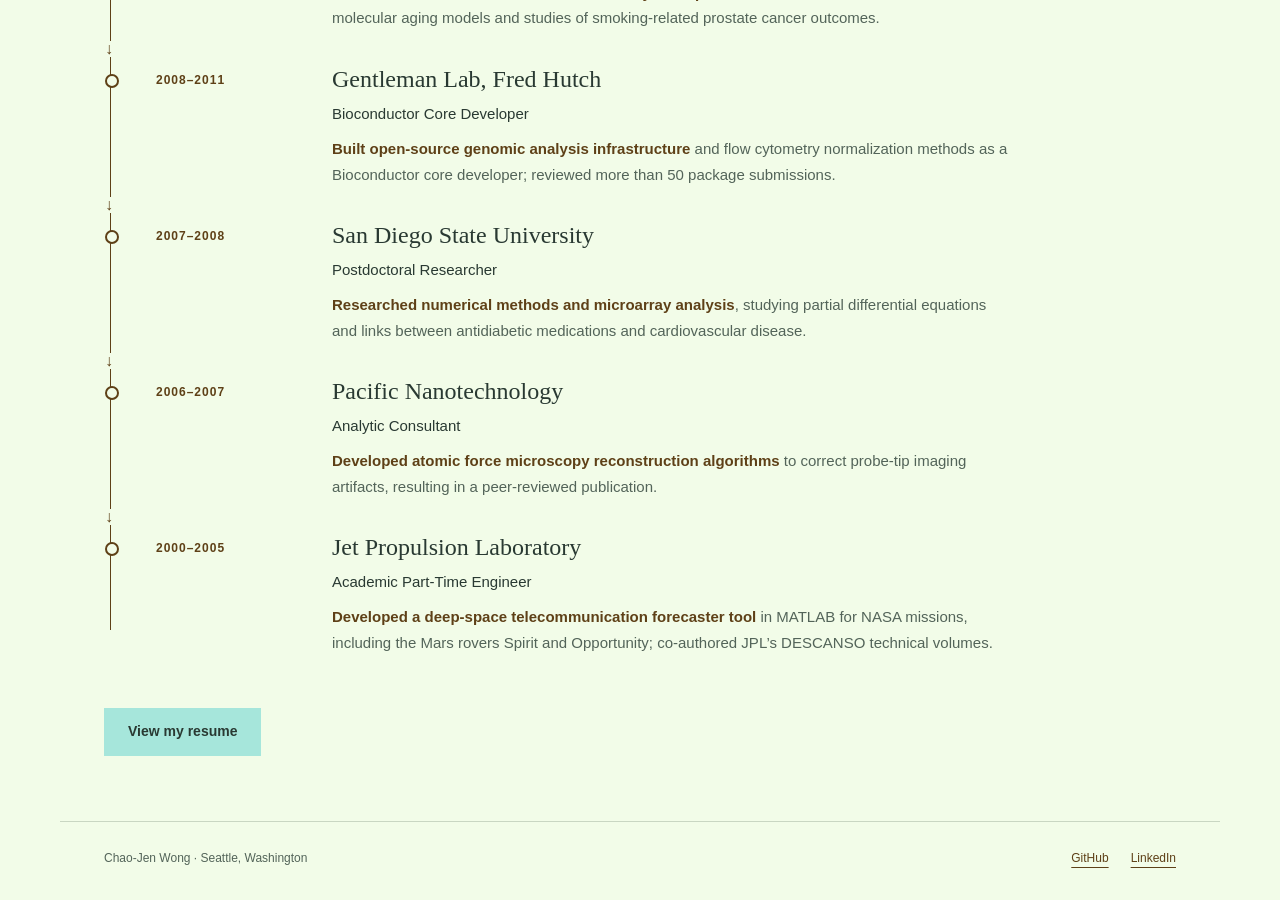
==== commit 91f5e9b9: "kakapo animation" ====
--- a/index.html
+++ b/index.html
@@ -17,12 +17,15 @@
       <a class="monogram" href="index.html" aria-label="CJW — home"
         >CJW<span></span
       ></a>
+      <span class="kakapo-track" aria-hidden="true">
+        <span class="kakapo-walker"><span class="kakapo-sprite"></span></span>
+      </span>
       <nav aria-label="Main navigation">
         <a href="index.html" aria-current="page">About</a>
         <a href="publications.html">Publications</a>
         <a href="education.html">Education</a>
         <a href="open-resources.html">Open resources</a>
-        <a href="cjw-resume-bioinfo-2026.html" target="_blank" rel="noopener noreferrer">Resume</a>
+        <a href="resume.html">Resume</a>
         <span class="nav-socials">
           <a class="social-link" href="https://github.com/chaochaowong" target="_blank" rel="noopener noreferrer" aria-label="GitHub profile" title="GitHub">
             <img src="assets/github.svg" width="22" height="22" alt="" />
@@ -48,8 +51,7 @@
             Mathematics, I partner with scientists on long-read sequencing,
             integrated multi-omic analysis, and reproducible Nextflow workflows.
           </p>
-          <a class="button" href="cjw-resume-bioinfo-2026.html"
-             target="_blank" rel="noopener noreferrer">View my resume</a
+          <a class="button" href="resume.html">View my resume</a
           >
         </div>
         <figure class="portrait">
@@ -168,7 +170,7 @@
           </li>
         </ol>
         <div class="career-links">
-          <a class="button" href="cjw-resume-bioinfo-2026.html" target="_blank" rel="noopener noreferrer">View my resume</a>
+          <a class="button" href="resume.html">View my resume</a>
         </div>
       </section>
     </main>
--- a/assets/site.css
+++ b/assets/site.css
@@ -567,3 +567,54 @@
 .home .button:hover {
   background: #92d4c9;
 }
+
+/* Decorative kākāpō stroll between the monogram and navigation. */
+.site-header { position: relative; gap: 20px; }
+.kakapo-track {
+  position: relative;
+  flex: 1 1 120px;
+  min-width: 64px;
+  max-width: 260px;
+  height: 64px;
+  pointer-events: none;
+}
+.kakapo-walker {
+  position: absolute;
+  left: 0;
+  bottom: 4px;
+  width: 56px;
+  height: 56px;
+  animation: kakapo-stroll 12s linear infinite;
+}
+.kakapo-sprite {
+  display: block;
+  width: 56px;
+  height: 56px;
+  background-image: url("../images/kakapo-walkingcycle-frames.png");
+  background-repeat: no-repeat;
+  background-size: 336px 112px;
+  background-position: 0 -28px;
+  animation: kakapo-steps 0.9s steps(6) infinite;
+}
+@keyframes kakapo-stroll {
+  0%, 49% { transform: scaleX(1); }
+  50%, 99% { transform: scaleX(-1); }
+  0%, 100% { left: 0; }
+  49%, 50% { left: calc(100% - 56px); }
+}
+@keyframes kakapo-steps {
+  from { background-position: 0 -28px; }
+  to { background-position: -336px -28px; }
+}
+@media (min-width: 761px) and (max-width: 1050px) {
+  .site-header { flex-wrap: wrap; padding-top: 16px; padding-bottom: 16px; gap: 12px 20px; }
+  .kakapo-track { max-width: none; }
+  .site-header nav { width: 100%; }
+}
+@media (max-width: 760px) {
+  .kakapo-track { position: absolute; top: 12px; left: 124px; right: 24px; max-width: 260px; }
+}
+@media (prefers-reduced-motion: reduce) {
+  .kakapo-walker, .kakapo-sprite { animation: none; }
+}
+@media print { .kakapo-track { display: none; } }
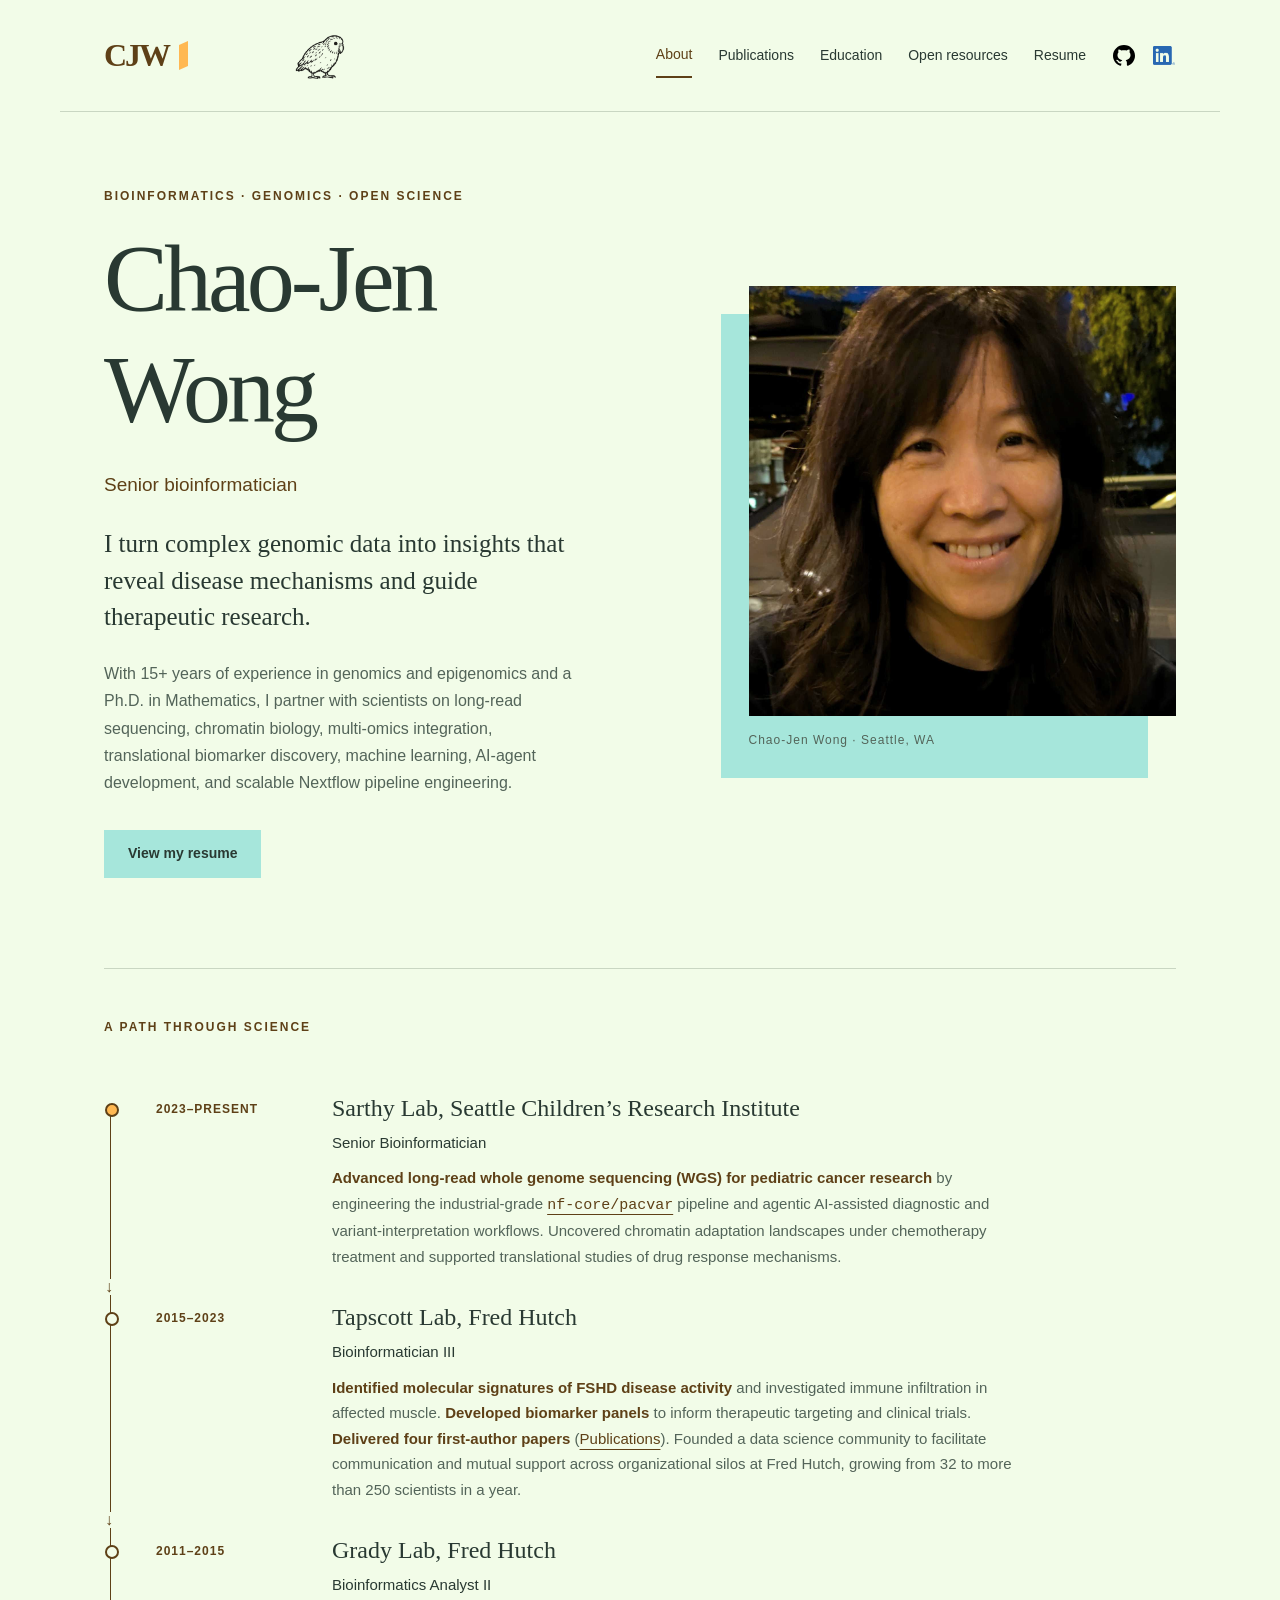
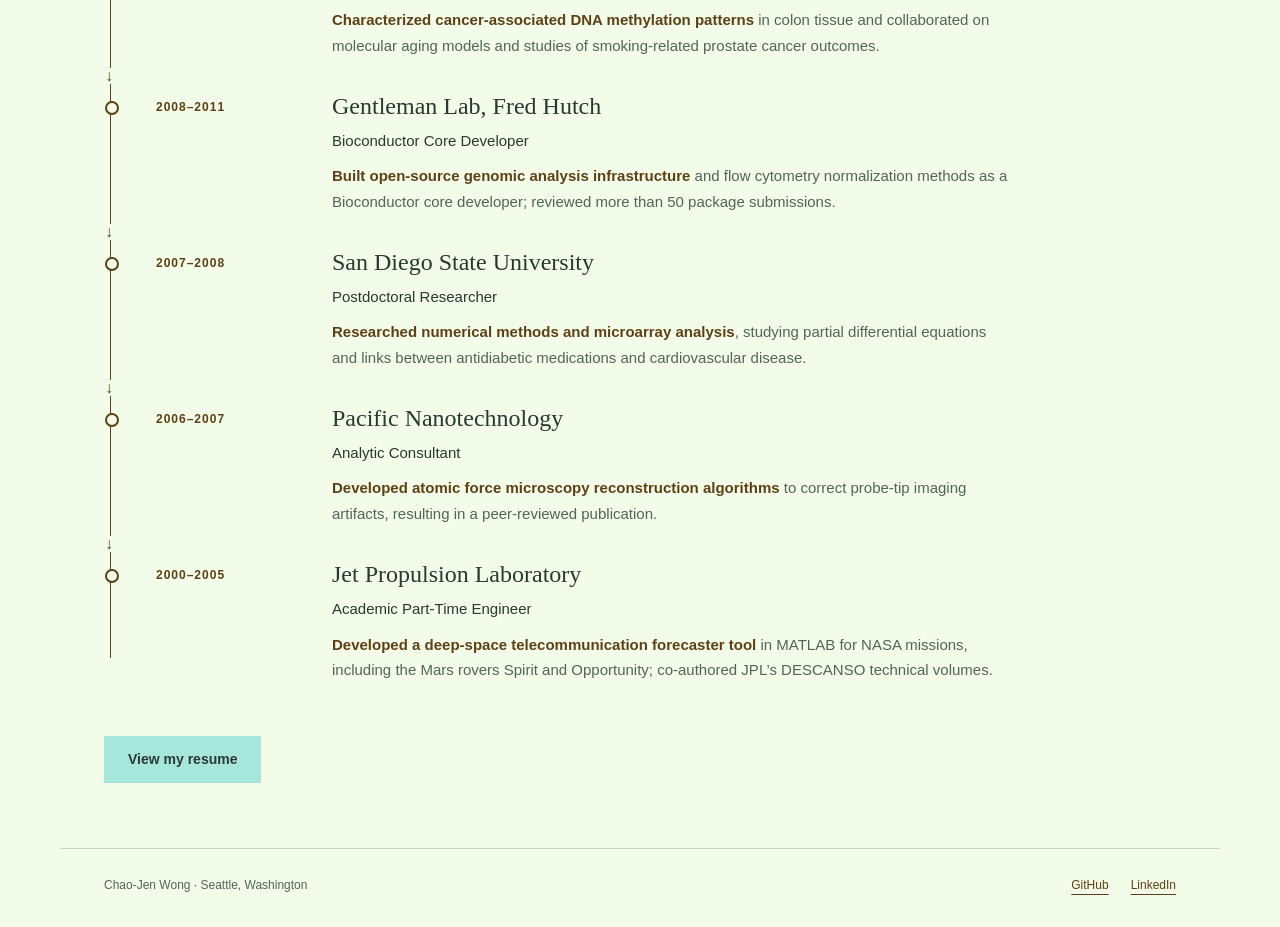
==== commit 67cbf13f: "update description" ====
--- a/index.html
+++ b/index.html
@@ -47,9 +47,11 @@
             mechanisms and guide therapeutic research.
           </p>
           <p>
-            With 15+ years in genomics and epigenomics and a Ph.D. in
-            Mathematics, I partner with scientists on long-read sequencing,
-            integrated multi-omic analysis, and reproducible Nextflow workflows.
+            With 15+ years of experience in genomics and epigenomics and a Ph.D.
+            in Mathematics, I partner with scientists on long-read sequencing,
+            chromatin biology, multi-omics integration, translational biomarker
+            discovery, machine learning, AI-agent development, and scalable
+            Nextflow pipeline engineering.
           </p>
           <a class="button" href="resume.html">View my resume</a
           >
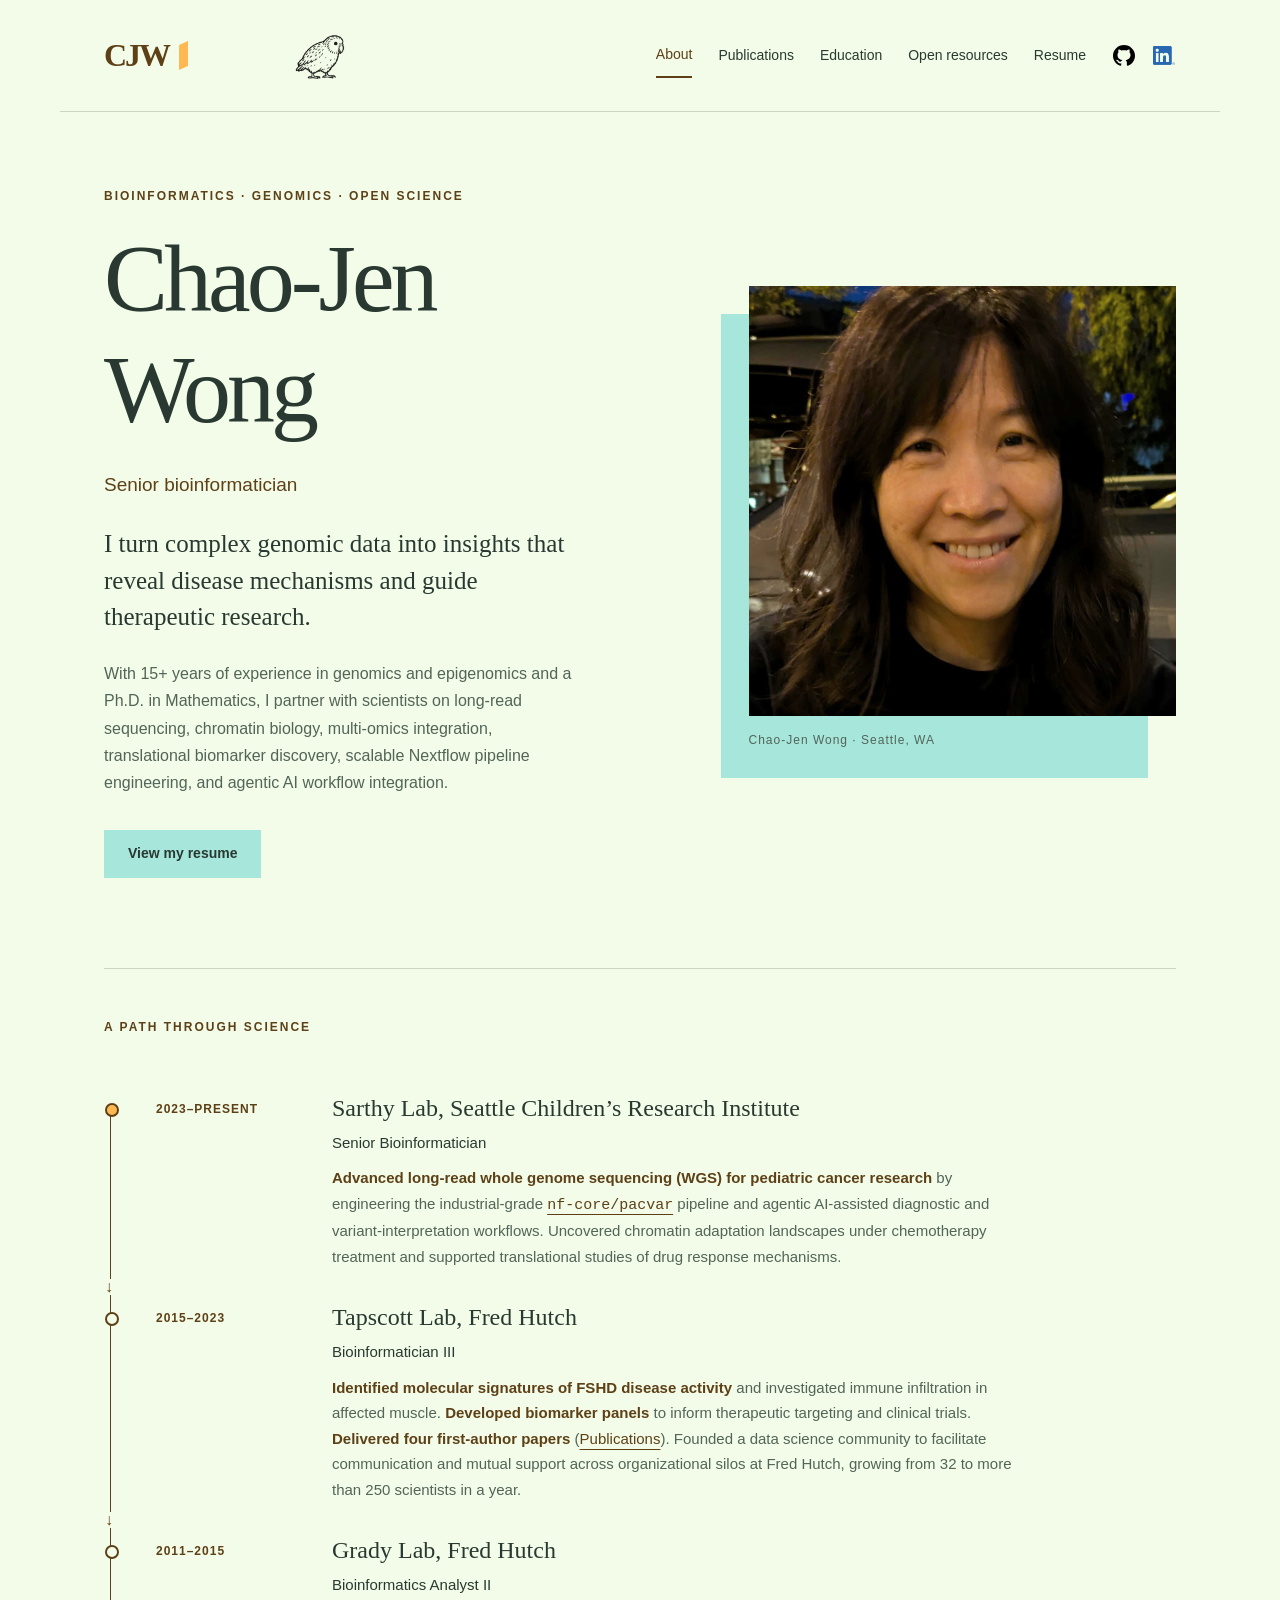
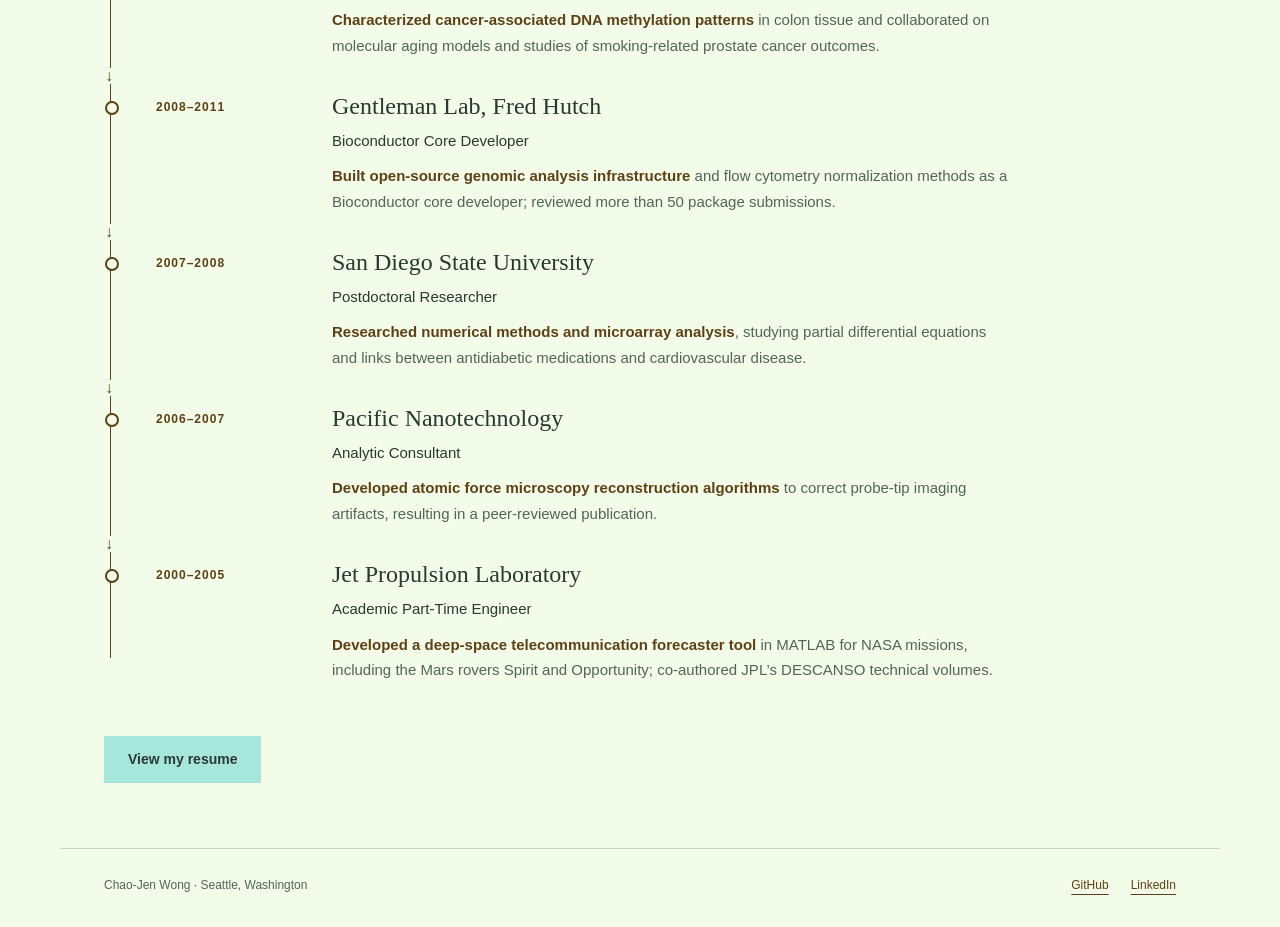
==== commit eb1eada7: "update summary" ====
--- a/index.html
+++ b/index.html
@@ -50,8 +50,8 @@
             With 15+ years of experience in genomics and epigenomics and a Ph.D.
             in Mathematics, I partner with scientists on long-read sequencing,
             chromatin biology, multi-omics integration, translational biomarker
-            discovery, machine learning, AI-agent development, and scalable
-            Nextflow pipeline engineering.
+            discovery, scalable Nextflow pipeline engineering, and
+            agentic AI workflow integration.
           </p>
           <a class="button" href="resume.html">View my resume</a
           >
